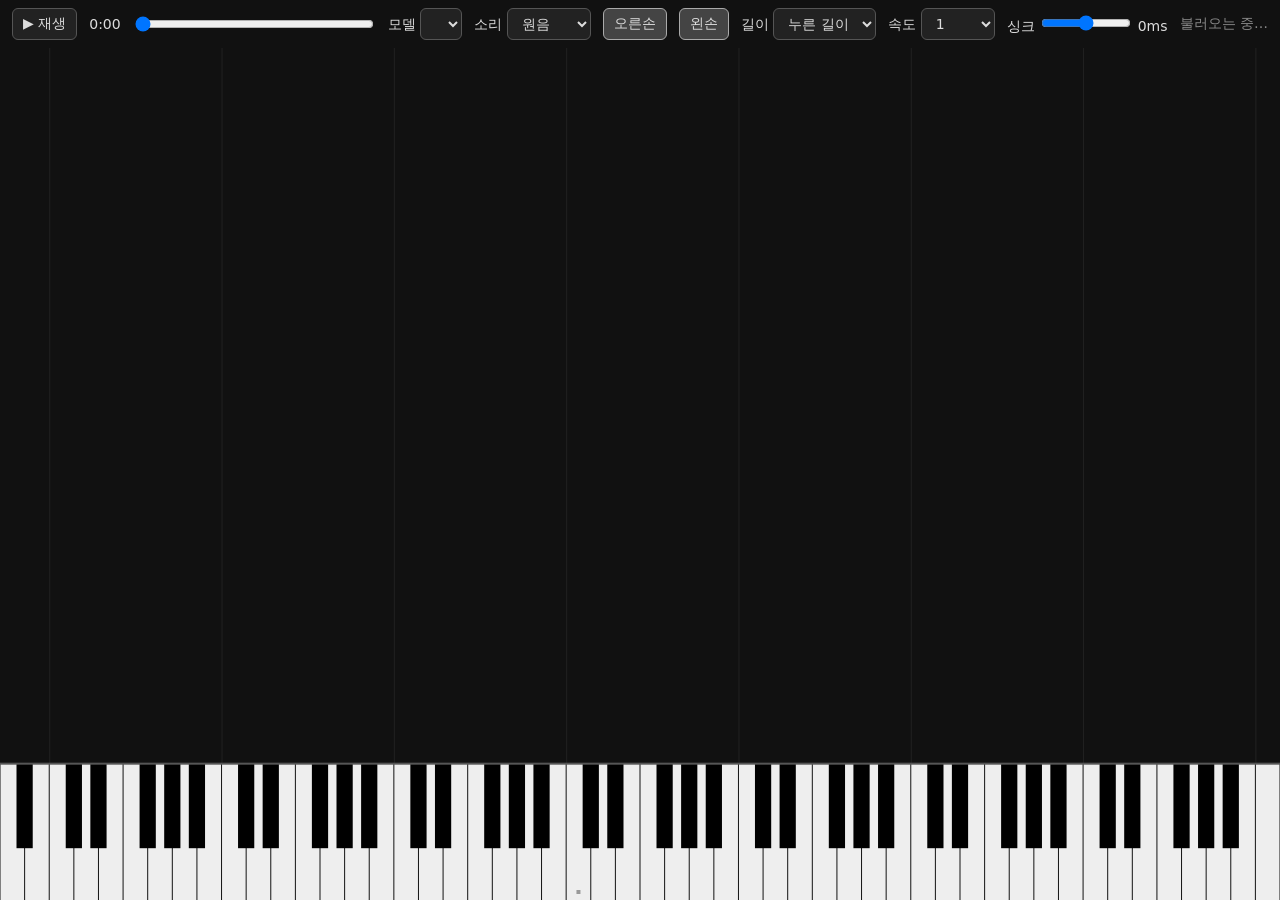
==== preview_template.html @ d3aeaabc "피아노 커버 연습: 유튜브 커버 변환기와 연습 웹앱 첫 판" ====
<!doctype html>
<html lang="ko">
<head>
<meta charset="utf-8">
<meta name="viewport" content="width=device-width, initial-scale=1">
<title>Piano Cover Preview</title>
<style>
  :root { --bg:#111; --fg:#ddd; --right:#f39c3d; --left:#3d8ef3; }
  html,body { margin:0; height:100%; background:var(--bg); color:var(--fg); font:14px system-ui,sans-serif; }
  body { display:flex; flex-direction:column; }
  #bar { display:flex; flex-wrap:wrap; gap:8px 12px; align-items:center; padding:8px 12px; }
  #bar button, #bar select { font:inherit; padding:6px 10px; border-radius:6px; border:1px solid #555; background:#222; color:var(--fg); }
  #bar button.on { background:#444; border-color:#aaa; }
  #seek { flex:1; min-width:160px; }
  canvas { flex:1; width:100%; min-height:0; display:block; }
  .r { color:var(--right) } .l { color:var(--left) }
  #status { color:#888 }
</style>
</head>
<body>
<div id="bar">
  <button id="play" disabled>▶ 재생</button>
  <span id="time">0:00</span>
  <input id="seek" type="range" min="0" max="1" step="0.001" value="0">
  <label>모델 <select id="model"></select></label>
  <label>소리 <select id="mix">
    <option value="orig">원음</option><option value="midi">변환음</option><option value="both">같이</option>
  </select></label>
  <button id="hr" class="on r">오른손</button>
  <button id="hl" class="on l">왼손</button>
  <label>길이 <select id="len"><option value="key">누른 길이</option><option value="pedal">페달 포함</option></select></label>
  <label>속도 <select id="rate"><option>1</option><option>0.75</option><option>0.5</option></select></label>
  <label>싱크 <input id="offset" type="range" min="-300" max="300" step="10" value="0" style="width:90px"> <span id="offv">0ms</span></label>
  <span id="status">불러오는 중…</span>
</div>
<canvas id="c"></canvas>
<script>
const MODELS = /*NOTES*/{};          // {모델: [[start, 누른 끝, pitch, velocity, hand(0=오른손,1=왼손), 페달 포함 끝], ...]} start 순
const LOOKAHEAD = 3;                  // 막대가 화면 위끝에서 건반까지 오는 데 걸리는 초
const LO = 21, HI = 108;              // 88건반 A0~C8
const isBlack = p => [1,3,6,8,10].includes(p % 12);
const $ = id => document.getElementById(id);
const cv = $('c'), g = cv.getContext('2d');

let notes = Object.values(MODELS)[0] || [];
for (const k of Object.keys(MODELS)) $('model').add(new Option(`${k} (${MODELS[k].length})`, k));

// ── 오디오: 원음과 변환음을 AudioContext 시계 하나로 돌린다 ──
const ac = new AudioContext();
const master = new DynamicsCompressorNode(ac); master.connect(ac.destination);
const origGain = new GainNode(ac), synthGain = new GainNode(ac, { gain: 0 });
origGain.connect(master); synthGain.connect(master);
const handGain = [new GainNode(ac), new GainNode(ac)];
handGain.forEach(h => h.connect(synthGain));
const buffers = {};
let rate = 1, playing = false, songPos = 0, startCtx = 0, startSong = 0, src = null;
let voices = [], schedIdx = 0, offsetMs = 0;
const show = [true, true];
let pedalLen = false;               // 막대 길이를 페달로 울리는 데까지 늘릴지

Promise.all(['1', '0.75', '0.5'].map(r =>
  fetch(`original_${r}.mp3`).then(x => x.arrayBuffer()).then(b => ac.decodeAudioData(b)).then(buf => buffers[r] = buf)
)).then(() => { $('play').disabled = false; $('status').textContent = ''; });

const duration = () => buffers['1'] ? buffers['1'].duration : 1;
// 지금 귀에 들리는 곡 위치 = 스피커까지의 지연을 뺀 시각
const latency = () => ac.outputLatency || ac.baseLatency || 0;
const songNow = () => playing ? startSong + (ac.currentTime - latency() - startCtx) * rate : songPos;

function scheduleSynth() {
  const horizon = startSong + (ac.currentTime + 1 - startCtx) * rate;  // 1초 앞까지 예약
  while (schedIdx < notes.length && notes[schedIdx][0] < horizon) {
    const [s, keyEnd, p, v, h, pedEnd] = notes[schedIdx++], e = pedEnd;  // 소리는 늘 페달 포함 길이
    if (s < startSong) continue;
    const t0 = startCtx + (s - startSong) / rate, t1 = startCtx + (e - startSong) / rate;
    const amp = 0.25 * (v / 127) ** 1.5, f = 440 * 2 ** ((p - 69) / 12);
    const env = new GainNode(ac, { gain: 0 }); env.connect(handGain[h]);
    env.gain.setValueAtTime(0, t0);
    env.gain.linearRampToValueAtTime(amp, t0 + 0.005);
    env.gain.setTargetAtTime(amp * 0.3, t0 + 0.005, 0.4);      // 피아노처럼 서서히 줄어듦
    env.gain.setTargetAtTime(0, Math.max(t1, t0 + 0.01), 0.05); // 건반 뗌
    for (const [type, mult, lvl] of [['triangle', 1, 1], ['sine', 2, 0.3]]) {
      const o = new OscillatorNode(ac, { type, frequency: f * mult });
      const lg = new GainNode(ac, { gain: lvl }); o.connect(lg); lg.connect(env);
      o.start(t0); o.stop(t1 + 0.4);
      voices.push([o, t1 + 0.4]);
    }
  }
  voices = voices.filter(([, end]) => end > ac.currentTime);  // 끝난 소리는 목록에서 뺀다
}

function stopAll() {
  if (src) { src.stop(); src = null; }
  for (const [o] of voices) try { o.stop(); } catch {}
  voices = [];
}

function start(at) {
  stopAll();
  songPos = Math.max(0, Math.min(at, duration()));
  startSong = songPos; startCtx = ac.currentTime + 0.05;
  src = new AudioBufferSourceNode(ac, { buffer: buffers[String(rate)] });
  src.connect(origGain); src.start(startCtx, songPos / rate);
  schedIdx = 0; playing = true; scheduleSynth();
}

function pause() { songPos = songNow(); playing = false; stopAll(); }

// ── 그리기 ──
const whites = []; for (let p = LO; p <= HI; p++) if (!isBlack(p)) whites.push(p);
function keyX(p, W) {
  const w = W / whites.length;
  if (!isBlack(p)) return [whites.indexOf(p) * w, w];
  return [whites.indexOf(p - 1) * w + w * 0.65, w * 0.7];
}
function resize() { cv.width = cv.clientWidth * devicePixelRatio; cv.height = cv.clientHeight * devicePixelRatio; }
addEventListener('resize', resize); resize();

function draw() {
  if (playing) { scheduleSynth(); if (songNow() >= duration()) { pause(); songPos = 0; $('play').textContent = '▶ 재생'; } }
  const W = cv.width, H = cv.height, kbH = Math.min(H * 0.16, W * 0.12), rollH = H - kbH;
  const t = songNow() + offsetMs / 1000, px = rollH / LOOKAHEAD, gap = 2 * devicePixelRatio;
  g.fillStyle = '#111'; g.fillRect(0, 0, W, H);
  // 옥타브 안내선 (각 도)
  g.fillStyle = '#222';
  for (let p = 24; p <= HI; p += 12) g.fillRect(keyX(p, W)[0], 0, 1, rollH);
  const active = new Map();
  for (const [s, keyEnd, p, v, h, pedEnd] of notes) {
    const e = pedalLen ? pedEnd : keyEnd;
    if (s > t + LOOKAHEAD) break;
    if (!show[h] || e < t) continue;
    if (s <= t) active.set(p, h);
    const [x, w] = keyX(p, W);
    const yBot = Math.min(rollH, rollH - (s - t) * px), yTop = Math.max(0, rollH - (e - t) * px + gap);
    g.globalAlpha = 0.55 + 0.45 * v / 127;
    g.fillStyle = h ? (isBlack(p) ? '#2a6bc0' : '#3d8ef3') : (isBlack(p) ? '#c0741f' : '#f39c3d');
    g.beginPath(); g.roundRect(x + 1, yTop, w - 2, Math.max(3, yBot - yTop), 3 * devicePixelRatio); g.fill();
  }
  g.globalAlpha = 1;
  for (const black of [false, true]) for (let p = LO; p <= HI; p++) {
    if (isBlack(p) !== black) continue;
    const [x, w] = keyX(p, W), kh = black ? kbH * 0.62 : kbH;
    g.fillStyle = active.has(p) ? (active.get(p) ? '#3d8ef3' : '#f39c3d') : black ? '#000' : '#eee';
    g.fillRect(x + 0.5, rollH, w - 1, kh);
    if (p === 60) { g.fillStyle = '#999'; g.fillRect(x + w / 2 - 2, rollH + kbH - 10, 4, 4); }  // 가운데 도
  }
  g.fillStyle = '#555'; g.fillRect(0, rollH - 1, W, 2);
  $('seek').value = songNow() / duration();
  const s = Math.max(0, songNow());
  $('time').textContent = `${Math.floor(s / 60)}:${String(Math.floor(s % 60)).padStart(2, '0')}`;
  requestAnimationFrame(draw);
}
requestAnimationFrame(draw);

// ── 조작 ──
$('play').onclick = async () => {
  await ac.resume();
  if (playing) { pause(); $('play').textContent = '▶ 재생'; }
  else { start(songPos); $('play').textContent = '❚❚ 정지'; }
};
$('seek').oninput = e => { const at = e.target.value * duration(); playing ? start(at) : songPos = at; };
$('model').onchange = e => { notes = MODELS[e.target.value]; if (playing) start(songNow()); };
$('mix').onchange = e => {
  const m = e.target.value;
  origGain.gain.value = m === 'midi' ? 0 : 1;
  synthGain.gain.value = m === 'orig' ? 0 : 1;
};
$('hr').onclick = () => { show[0] = !show[0]; handGain[0].gain.value = +show[0]; $('hr').classList.toggle('on'); };
$('hl').onclick = () => { show[1] = !show[1]; handGain[1].gain.value = +show[1]; $('hl').classList.toggle('on'); };
$('rate').onchange = e => { const at = songNow(); rate = +e.target.value; playing ? start(at) : songPos = at; };
$('len').onchange = e => { pedalLen = e.target.value === 'pedal'; };
$('offset').oninput = e => { offsetMs = +e.target.value; $('offv').textContent = `${offsetMs}ms`; };
</script>
</body>
</html>
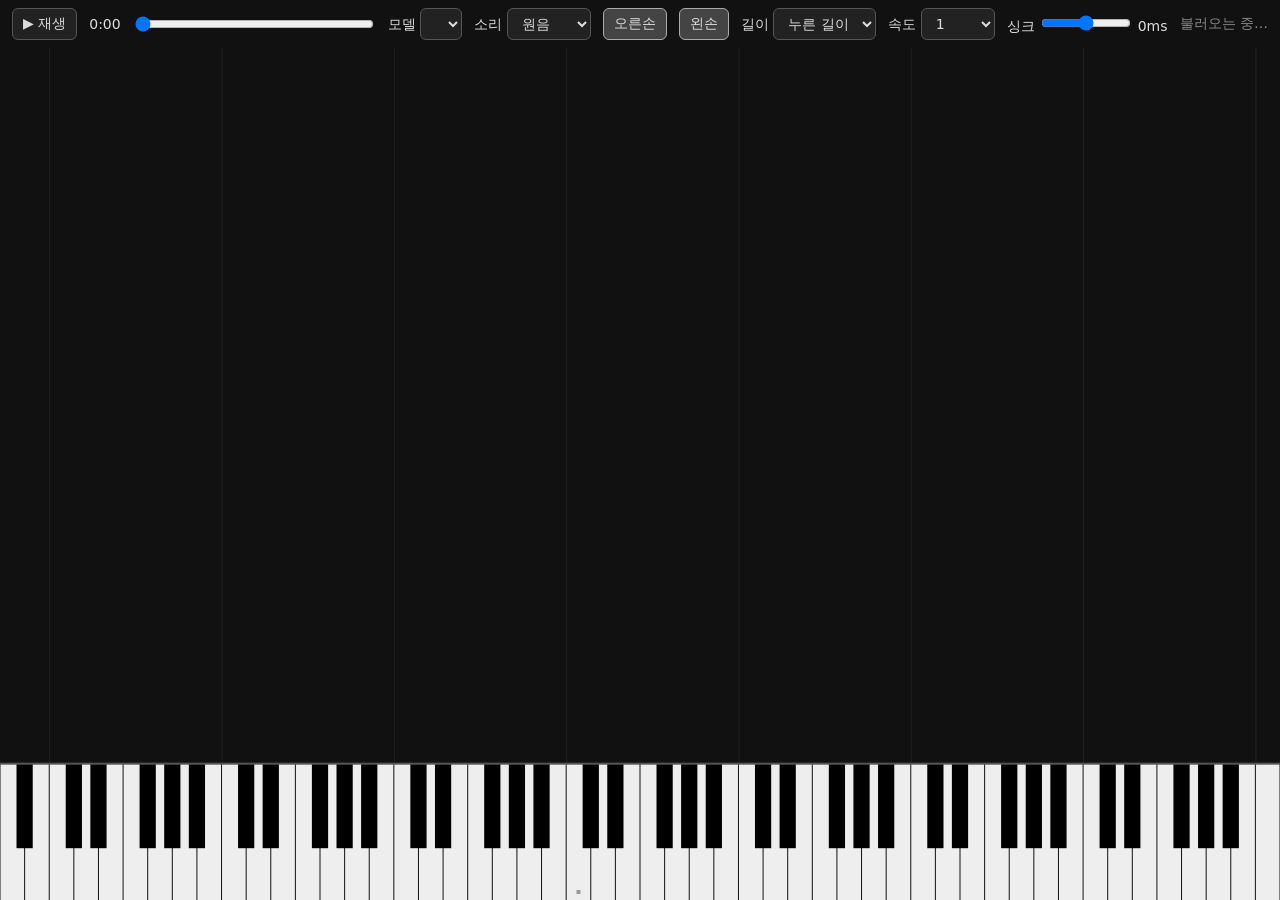
==== commit 0da716d8: "앱: 저장소에서 바뀐 곡을 새 판으로 받기, 미리보기 구간 이동" ====
--- a/preview_template.html
+++ b/preview_template.html
@@ -60,7 +60,11 @@
 
 Promise.all(['1', '0.75', '0.5'].map(r =>
   fetch(`original_${r}.mp3`).then(x => x.arrayBuffer()).then(b => ac.decodeAudioData(b)).then(buf => buffers[r] = buf)
-)).then(() => { $('play').disabled = false; $('status').textContent = ''; });
+)).then(() => {
+  $('play').disabled = false; $('status').textContent = '';
+  const m = location.hash.match(/t=(\d+(?:\.\d+)?)/);  // 목록에서 #t=초 로 열면 그 1초 앞부터
+  if (m) songPos = Math.max(0, +m[1] - 1);
+});
 
 const duration = () => buffers['1'] ? buffers['1'].duration : 1;
 // 지금 귀에 들리는 곡 위치 = 스피커까지의 지연을 뺀 시각
